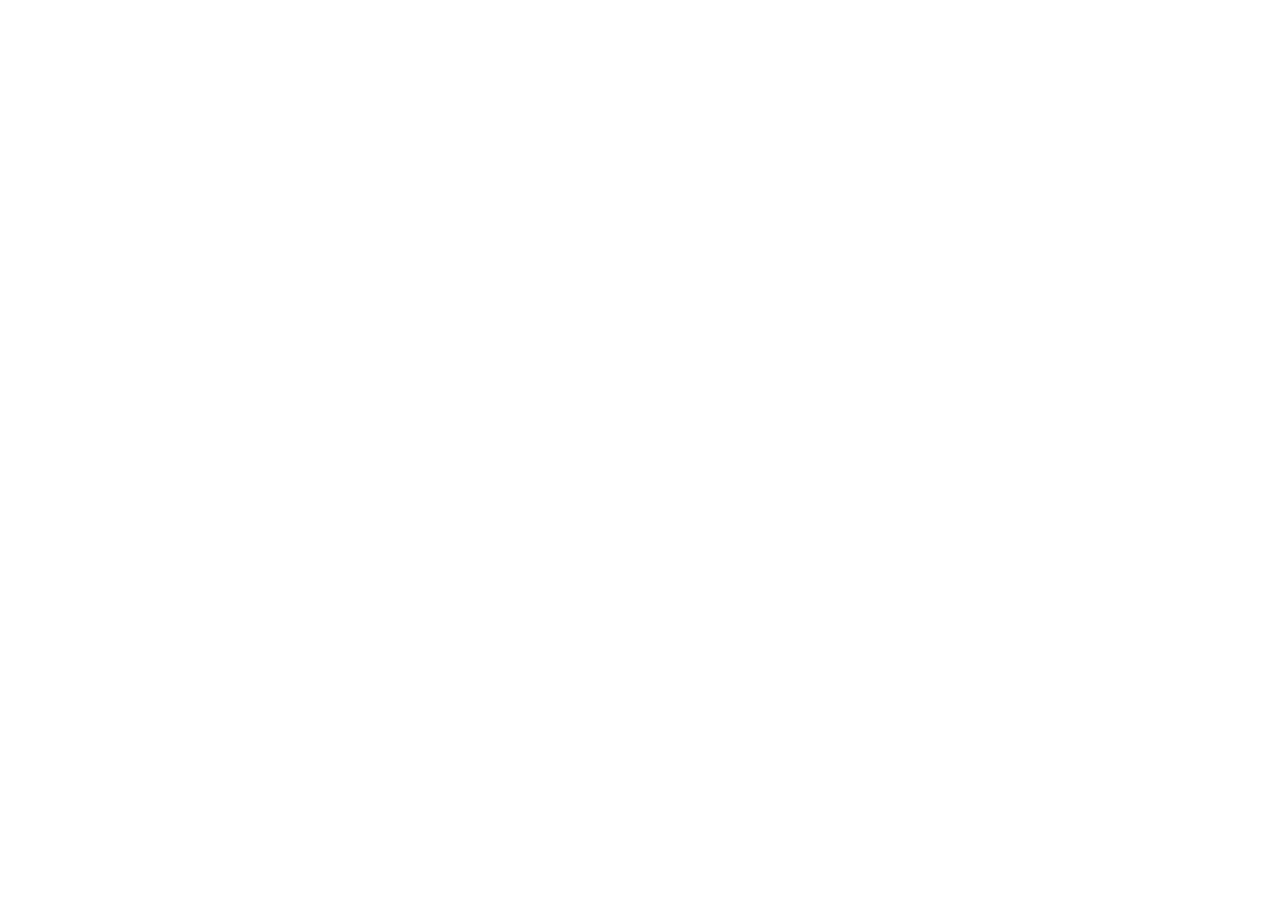
==== index.html @ 5b9c859a "Adicionando os primeiros arquivos do projeto" ====
<!DOCTYPE html>
<html lang="pt-br">
<head>
    <meta charset="UTF-8">
    <meta http-equiv="X-UA-Compatible" content="IE=edge">
    <meta name="viewport" content="width=device-width, initial-scale=1.0">
    <title>Portifólio</title>
    <link rel="preconnect" href="https://fonts.googleapis.com">
    <link rel="preconnect" href="https://fonts.gstatic.com" crossorigin>
    <link href="https://fonts.googleapis.com/css2?family=Merriweather+Sans:wght@400;500;700&display=swap" rel="stylesheet"> 
    <link rel="stylesheet" href="./assets/css/reset.css">
    <link rel="stylesheet" href="./assets/css/global.css">
    <link rel="stylesheet" href="./assets/css/style.css">
</head>
<body>
    <header>

    </header>
    <main>

    </main>
    <footer>

    </footer>
</body>
</html>
---- assets/css/global.css ----
:root {
    --body-bg-color: #22212C;
    --text-color: #837E9F;
    --bg-cards: #302F3D;
    --bg-techs: #CB92B1;

    font-family: 'Merriweather Sans', sans-serif;

    font-size: 62.5%;
}
---- assets/css/style.css ----
body {
    display: grid;
    padding: 4rem;
    grid-template-columns: 1fr auto;
    gap: 6rem;
}
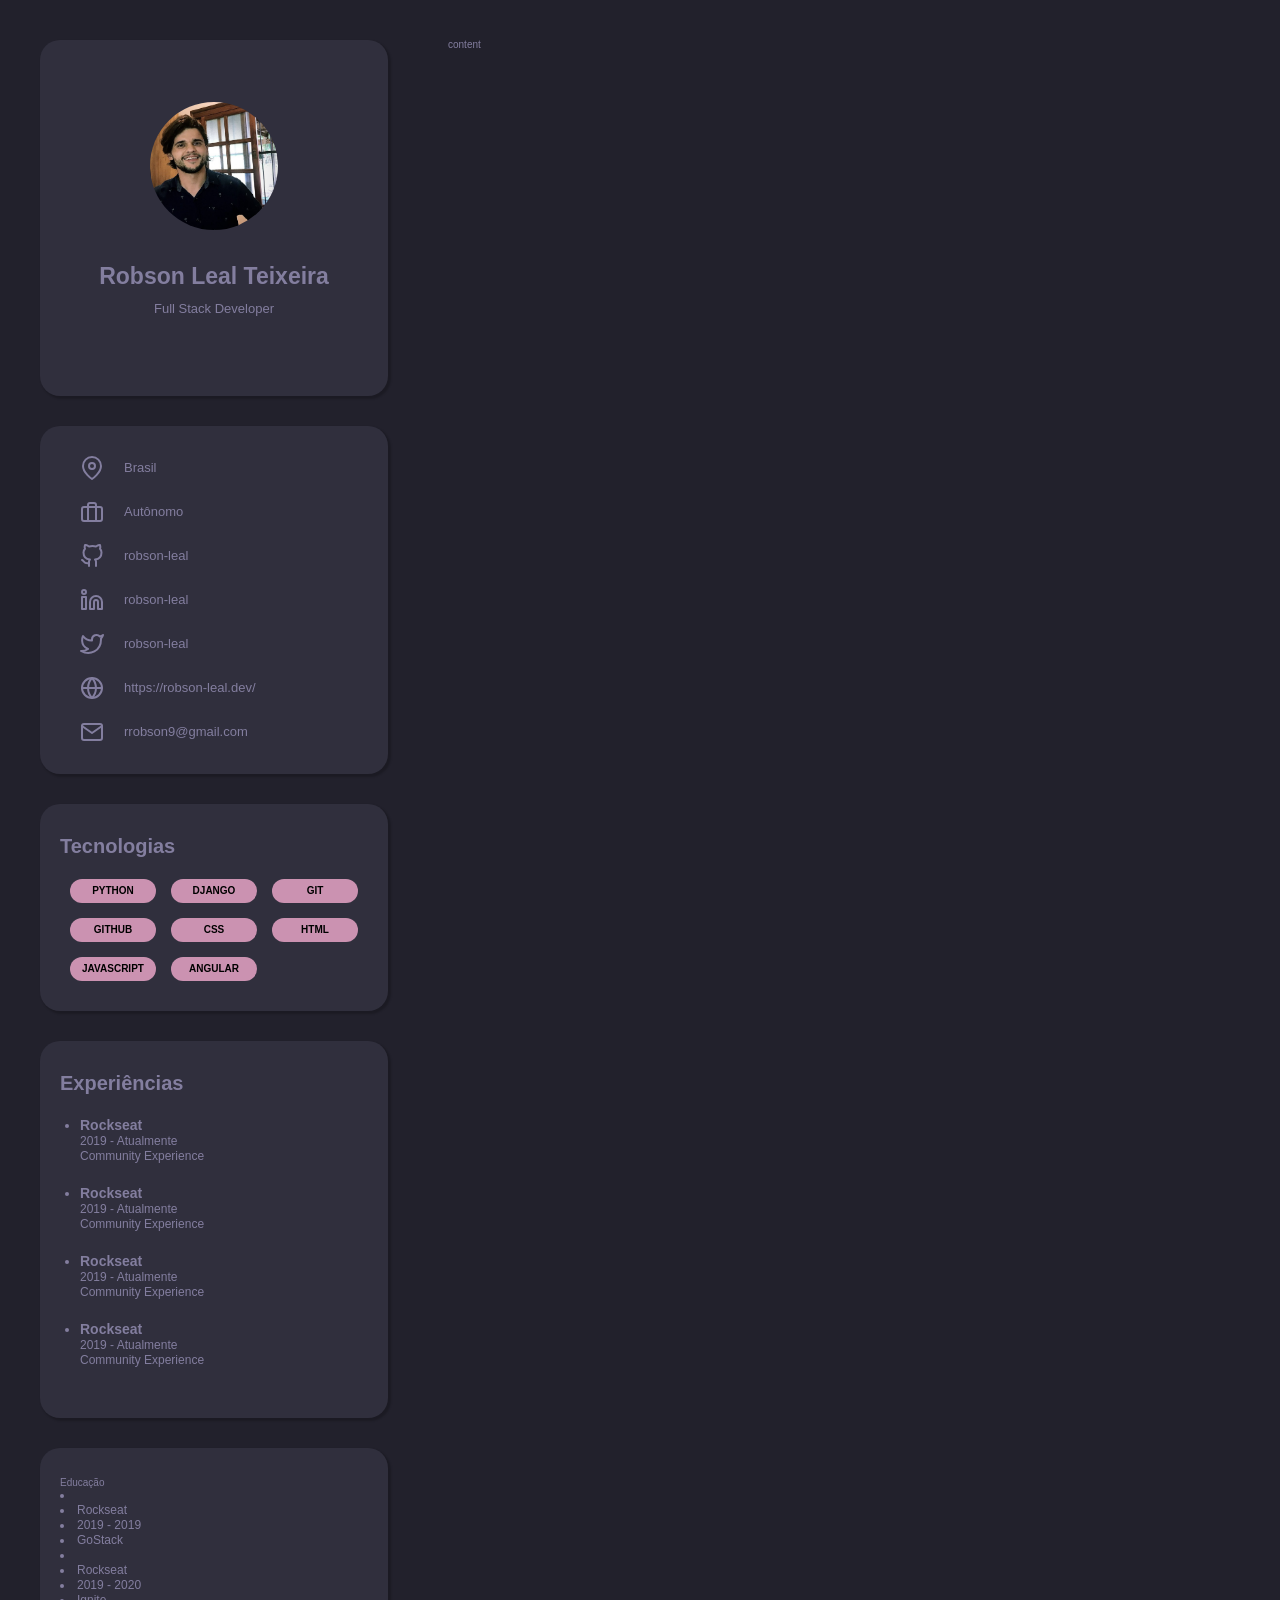
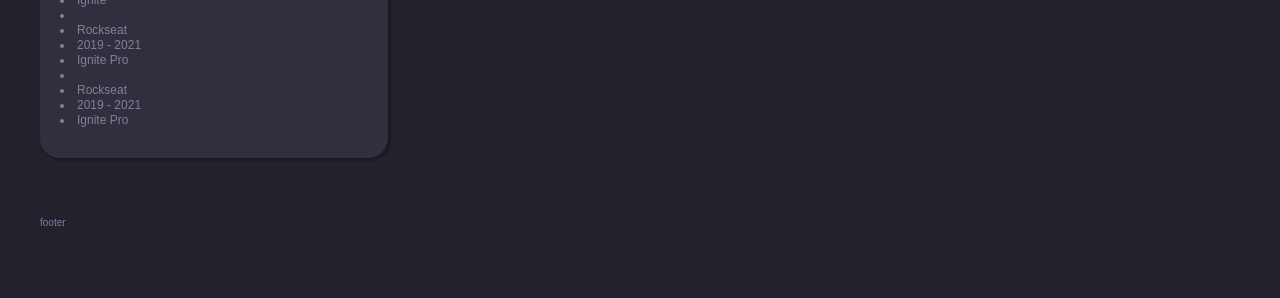
==== commit 6051181f: "Construindo, barra lateral que contém as informações pessoais" ====
--- a/index.html
+++ b/index.html
@@ -13,14 +13,90 @@
     <link rel="stylesheet" href="./assets/css/style.css">
 </head>
 <body>
-    <header>
-
+    <header class="personal-info">
+        <section class="personal-info__principal card">
+            <img src="./assets/img/perfil.jpg" alt="">
+            <h1>Robson Leal Teixeira</h1>
+            <p>Full Stack Developer</p>
+        </section>
+        <section class="personal-info__contact card">
+            <ul>
+                <li>Brasil</li>
+                <li>Autônomo</li>
+                <li>robson-leal</li>
+                <li>robson-leal</li>
+                <li>robson-leal</li>
+                <li>https://robson-leal.dev/</li>
+                <li>rrobson9@gmail.com</li>
+            </ul>
+        </section>
+        <section class="personal-info__stacks card">
+            <h2 class="card__title">Tecnologias</h2>
+            <ul>
+                <li>Python</li>
+                <li>Django</li>
+                <li>Git</li>
+                <li>Github</li>
+                <li>CSS</li>
+                <li>HTML</li>
+                <li>Javascript</li>
+                <li>Angular</li>
+            </ul>
+        </section>
+        <section class="personal-info__experiences card">
+            <h2 class="card__title">Experiências</h2>
+            <ul>
+                <ul>
+                    <li>Rockseat</li>
+                    <li>2019 - Atualmente</li>
+                    <li>Community Experience</li>
+                </ul>
+                <ul>
+                    <li>Rockseat</li>
+                    <li>2019 - Atualmente</li>
+                    <li>Community Experience</li>
+                </ul>
+                <ul>
+                    <li>Rockseat</li>
+                    <li>2019 - Atualmente</li>
+                    <li>Community Experience</li>
+                </ul>
+                <ul>
+                    <li>Rockseat</li>
+                    <li>2019 - Atualmente</li>
+                    <li>Community Experience</li>
+                </ul>
+            </ul>
+        </section>
+        <section class="personal-info__experiences card">
+            <h2>Educação</h2>
+            <li>
+                <li>Rockseat</li>
+                <li>2019 - 2019</li>
+                <li>GoStack</li>
+            </li>
+            <li>
+                <li>Rockseat</li>
+                <li>2019 - 2020</li>
+                <li>Ignite</li>
+            </li>
+            <li>
+                <li>Rockseat</li>
+                <li>2019 - 2021</li>
+                <li>Ignite Pro</li>
+            </li>
+            <li>
+                <li>Rockseat</li>
+                <li>2019 - 2021</li>
+                <li>Ignite Pro</li>
+            </li>
+        </section>
     </header>
     <main>
-
+        <p>content</p>
     </main>
     <footer>
-
+        <p>footer</p>
     </footer>
 </body>
 </html>
--- a/assets/css/global.css
+++ b/assets/css/global.css
@@ -5,6 +5,6 @@
     --bg-techs: #CB92B1;
 
     font-family: 'Merriweather Sans', sans-serif;
-
+    color: var(--text-color);
     font-size: 62.5%;
 }
--- a/assets/css/style.css
+++ b/assets/css/style.css
@@ -1,6 +1,159 @@
 body {
+    background-color: var(--body-bg-color);
+
     display: grid;
     padding: 4rem;
-    grid-template-columns: 1fr auto;
+    grid-template: "header content" auto
+                   "footer footer" 40px / 348px auto;
     gap: 6rem;
+}
+
+header {
+    grid-area: header;
+}
+
+.personal-info {
+    position: relative;
+    display: flex;
+    flex-direction: column;
+    gap: 3rem;
+}
+
+.card {
+    background-color: var(--bg-cards);
+    box-shadow: 2px 2px 2px 1px rgba(0, 0, 0, 0.2);
+    border-radius: 2rem;
+    padding: 3rem 2rem;
+}
+
+.card__title {
+    font-weight: 700;
+    font-size: 2rem;
+    line-height: 2.5rem;
+    margin-bottom: 2rem;
+}
+
+.personal-info__principal {
+    text-align: center;
+}
+
+.personal-info__principal img {
+    width: 12.8rem;
+    height: 12.8rem;
+    border-radius: 100%;
+    margin: 3.2rem auto 3rem;
+}
+
+.personal-info__principal h1 {
+    font-weight: 700;
+    font-size: 23px;
+    line-height: 29px;
+    margin-bottom: 1rem;
+}
+
+.personal-info__principal p {
+    display: inline-block;
+    font-weight: 300;
+    font-size: 1.3rem;
+    line-height: 1.6rem;
+    margin-bottom: 4.9rem;
+}
+
+.personal-info__contact {
+    padding: 3rem 4rem;
+}
+
+.personal-info__contact ul {
+    margin-left: 4.4rem;
+    font-weight: 400;
+    font-size: 1.3rem;
+    line-height: 1.6rem;
+    display: flex;
+    flex-direction: column;
+    gap: 2rem;
+}
+
+.personal-info__contact li {
+    line-height : 2.4rem;
+}
+
+.personal-info__contact li::before {
+    content: "";
+    width: 2.4rem;
+    height: 2.4rem;
+    position: absolute;
+    left: 4rem;
+}
+
+.personal-info__contact li:nth-child(1)::before {
+    background: url("../img/map-pin.svg") no-repeat center;
+}
+
+.personal-info__contact li:nth-child(2)::before {
+    background: url("../img/briefcase.svg") no-repeat center;
+}
+
+.personal-info__contact li:nth-child(3)::before {
+    background: url("../img/github.svg") no-repeat center;
+}
+
+.personal-info__contact li:nth-child(4)::before {
+    background: url("../img/linkedin.svg") no-repeat center;
+}
+
+.personal-info__contact li:nth-child(5)::before {
+    background: url("../img/twitter.svg") no-repeat center;
+}
+
+.personal-info__contact li:nth-child(6)::before {
+    background: url("../img/globe.svg") no-repeat center;
+}
+
+.personal-info__contact li:nth-child(7)::before {
+    background: url("../img/mail.svg") no-repeat center;
+}
+
+.personal-info__stacks ul {
+    margin: 0 1rem;
+    display: flex;
+    flex-wrap: wrap;
+    gap: 1.5rem;
+}
+
+.personal-info__stacks li {
+    color: #000;
+    width: 8.6rem;
+    height: 2.4rem;
+    font-weight: 700;
+    font-size: 1rem;
+    line-height: 2.4rem;
+    text-align: center;
+    background-color: var(--bg-techs);
+    border-radius: 2rem;
+    text-transform: uppercase;
+}
+
+.personal-info__experiences ul ul {
+    margin: 0 2rem 2rem;
+}
+
+.personal-info__experiences li {
+    font-weight: 400;
+    font-size: 1.2rem;
+    line-height: 1.5rem;
+}
+
+.personal-info__experiences ul li:first-child {
+    list-style: disc;
+    font-weight: 700;
+    font-size: 1.4rem;
+    line-height: 1.8rem;
+}
+
+main {
+    grid-area: content;
+}
+
+footer {
+    grid-area: footer;
 }
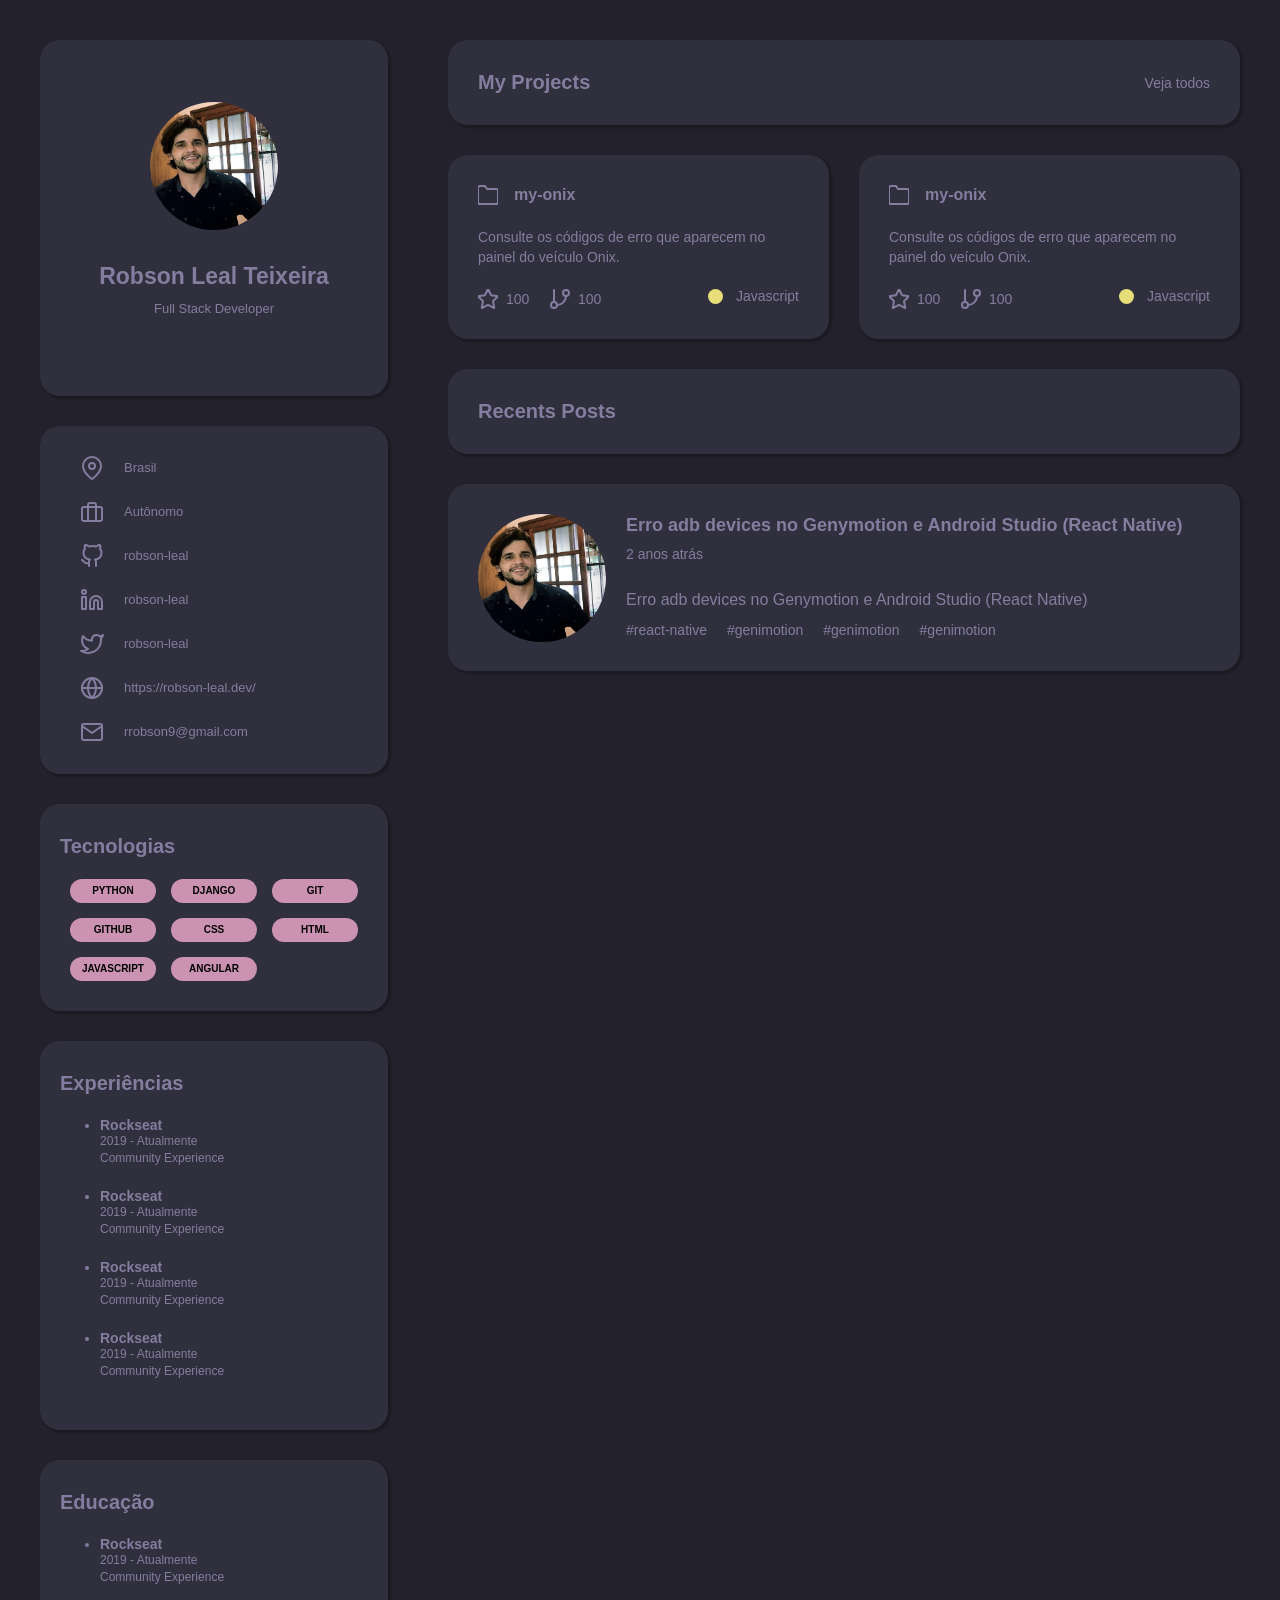
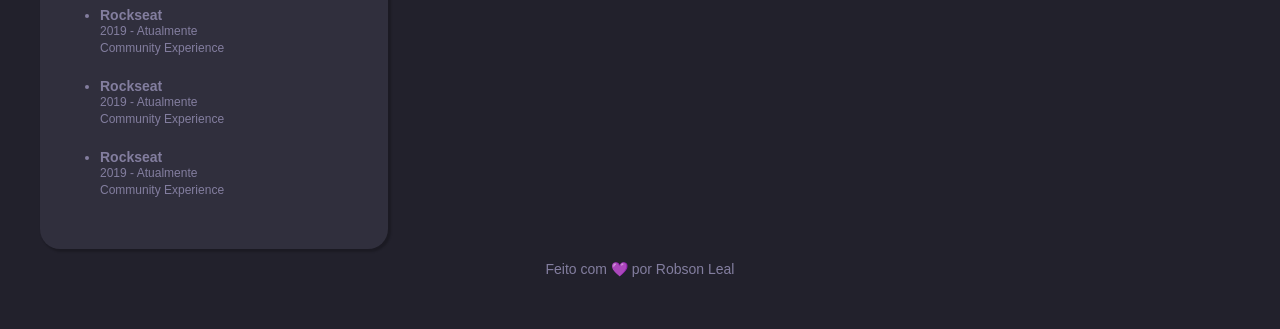
==== commit d3d9ed51: "Terminando a construção do projeto" ====
--- a/index.html
+++ b/index.html
@@ -10,93 +10,146 @@
     <link href="https://fonts.googleapis.com/css2?family=Merriweather+Sans:wght@400;500;700&display=swap" rel="stylesheet"> 
     <link rel="stylesheet" href="./assets/css/reset.css">
     <link rel="stylesheet" href="./assets/css/global.css">
-    <link rel="stylesheet" href="./assets/css/style.css">
+    <link rel="stylesheet" href="./assets/css/header.css">
+    <link rel="stylesheet" href="./assets/css/content.css">
+    <link rel="stylesheet" href="./assets/css/footer.css">
 </head>
 <body>
-    <header class="personal-info">
-        <section class="personal-info__principal card">
-            <img src="./assets/img/perfil.jpg" alt="">
-            <h1>Robson Leal Teixeira</h1>
-            <p>Full Stack Developer</p>
+    <header class="bio">
+        <section class="bio__main card">
+            <img class="bio__img" src="./assets/img/perfil.jpg" alt="Imagem do perfil do usuário">
+            <h1 class="bio__title--principal">Robson Leal Teixeira</h1>
+            <p class="bio__subtitle">Full Stack Developer</p>
         </section>
-        <section class="personal-info__contact card">
-            <ul>
-                <li>Brasil</li>
-                <li>Autônomo</li>
-                <li>robson-leal</li>
-                <li>robson-leal</li>
-                <li>robson-leal</li>
-                <li>https://robson-leal.dev/</li>
-                <li>rrobson9@gmail.com</li>
+
+        <section class="bio__info card card--info">
+            <ul class="bio__list">
+                <li class="bio__item">Brasil</li>
+                <li class="bio__item">Autônomo</li>
+                <li class="bio__item">robson-leal</li>
+                <li class="bio__item">robson-leal</li>
+                <li class="bio__item">robson-leal</li>
+                <li class="bio__item">https://robson-leal.dev/</li>
+                <li class="bio__item">rrobson9@gmail.com</li>
             </ul>
         </section>
-        <section class="personal-info__stacks card">
-            <h2 class="card__title">Tecnologias</h2>
-            <ul>
-                <li>Python</li>
-                <li>Django</li>
-                <li>Git</li>
-                <li>Github</li>
-                <li>CSS</li>
-                <li>HTML</li>
-                <li>Javascript</li>
-                <li>Angular</li>
+
+        <section class="bio__stacks card card--list">
+            <h2 class="card__title bio__title">Tecnologias</h2>
+            <ul class="bio__list--stacks">
+                <li class="bio__item--stacks">Python</li>
+                <li class="bio__item--stacks">Django</li>
+                <li class="bio__item--stacks">Git</li>
+                <li class="bio__item--stacks">Github</li>
+                <li class="bio__item--stacks">CSS</li>
+                <li class="bio__item--stacks">HTML</li>
+                <li class="bio__item--stacks">Javascript</li>
+                <li class="bio__item--stacks">Angular</li>
             </ul>
         </section>
-        <section class="personal-info__experiences card">
-            <h2 class="card__title">Experiências</h2>
+        <section class="bio__experiences card card--list">
+            <h2 class="card__title bio__title">Experiências</h2>
             <ul>
-                <ul>
-                    <li>Rockseat</li>
-                    <li>2019 - Atualmente</li>
-                    <li>Community Experience</li>
+                <ul class="bio__list--generic">
+                    <li class="bio__item--generic">Rockseat</li>
+                    <li class="bio__item--generic">2019 - Atualmente</li>
+                    <li class="bio__item--generic">Community Experience</li>
                 </ul>
-                <ul>
-                    <li>Rockseat</li>
-                    <li>2019 - Atualmente</li>
-                    <li>Community Experience</li>
+                <ul class="bio__list--generic">
+                    <li class="bio__item--generic">Rockseat</li>
+                    <li class="bio__item--generic">2019 - Atualmente</li>
+                    <li class="bio__item--generic">Community Experience</li>
                 </ul>
-                <ul>
-                    <li>Rockseat</li>
-                    <li>2019 - Atualmente</li>
-                    <li>Community Experience</li>
+                <ul class="bio__list--generic">
+                    <li class="bio__item--generic">Rockseat</li>
+                    <li class="bio__item--generic">2019 - Atualmente</li>
+                    <li class="bio__item--generic">Community Experience</li>
                 </ul>
-                <ul>
-                    <li>Rockseat</li>
-                    <li>2019 - Atualmente</li>
-                    <li>Community Experience</li>
+                <ul class="bio__list--generic">
+                    <li class="bio__item--generic">Rockseat</li>
+                    <li class="bio__item--generic">2019 - Atualmente</li>
+                    <li class="bio__item--generic">Community Experience</li>
                 </ul>
             </ul>
         </section>
-        <section class="personal-info__experiences card">
-            <h2>Educação</h2>
-            <li>
-                <li>Rockseat</li>
-                <li>2019 - 2019</li>
-                <li>GoStack</li>
-            </li>
-            <li>
-                <li>Rockseat</li>
-                <li>2019 - 2020</li>
-                <li>Ignite</li>
-            </li>
-            <li>
-                <li>Rockseat</li>
-                <li>2019 - 2021</li>
-                <li>Ignite Pro</li>
-            </li>
-            <li>
-                <li>Rockseat</li>
-                <li>2019 - 2021</li>
-                <li>Ignite Pro</li>
-            </li>
+        <section class="personal-info__education card card--list">
+            <h2 class="card__title bio__title">Educação</h2>
+            <ul>
+                <ul class="bio__list--generic">
+                    <li class="bio__item--generic">Rockseat</li>
+                    <li class="bio__item--generic">2019 - Atualmente</li>
+                    <li class="bio__item--generic">Community Experience</li>
+                </ul>
+                <ul class="bio__list--generic">
+                    <li class="bio__item--generic">Rockseat</li>
+                    <li class="bio__item--generic">2019 - Atualmente</li>
+                    <li class="bio__item--generic">Community Experience</li>
+                </ul>
+                <ul class="bio__list--generic">
+                    <li class="bio__item--generic">Rockseat</li>
+                    <li class="bio__item--generic">2019 - Atualmente</li>
+                    <li class="bio__item--generic">Community Experience</li>
+                </ul>
+                <ul class="bio__list--generic">
+                    <li class="bio__item--generic">Rockseat</li>
+                    <li class="bio__item--generic">2019 - Atualmente</li>
+                    <li class="bio__item--generic">Community Experience</li>
+                </ul>
+            </ul>
         </section>
     </header>
-    <main>
-        <p>content</p>
+
+    <main class="content">
+        <section class="projects card">
+            <h2 class="card__title">My Projects</h2>
+            <a class="card__link" href="#">Veja todos</a>
+        </section>
+
+        <section class="projects__list">
+            <article class="projects__card card">
+                <h3 class="projects__title">my-onix</h3>
+                <p class="projects__text">Consulte os códigos de erro que aparecem no painel do veículo Onix.
+                </p>
+                <div class="projects__info">
+                    <p class="projects__stars">100</p>
+                    <p class="projects__forks">100</p>
+                    <p class="projects__language">Javascript</p>
+                </div>
+            </article>
+            <article class="projects__card card">
+                <h3 class="projects__title">my-onix</h3>
+                <p class="projects__text">Consulte os códigos de erro que aparecem no painel do veículo Onix.
+                </p>
+                <div class="projects__info">
+                    <p class="projects__stars">100</p>
+                    <p class="projects__forks">100</p>
+                    <p class="projects__language">Javascript</p>
+                </div>
+            </article>
+        </section>
+
+        <section class="posts card">
+            <h2 class="card__title">Recents Posts</h2>
+        </section>
+
+        <section class="post_lists">
+            <article class="post__card card">
+                <div class="post__author-img"></div>
+                <h3 class="post__title">Erro adb devices no Genymotion e Android Studio (React Native)</h3>
+                <p class="post__date">2 anos atrás</p>
+                <p class="post__brief">Erro adb devices no Genymotion e Android Studio (React Native)</p>
+                <ul class="post__tags">
+                    <li class="post__item">react-native</li>
+                    <li class="post__item">genimotion</li>
+                    <li class="post__item">genimotion</li>
+                    <li class="post__item">genimotion</li>
+                </ul>
+            </article>
+        </section>
     </main>
-    <footer>
-        <p>footer</p>
+
+    <footer class="footer">
+        <p class="footer__text">Feito com 💜 por Robson Leal</p>
     </footer>
 </body>
 </html>
--- a/assets/css/global.css
+++ b/assets/css/global.css
@@ -7,4 +7,14 @@
     font-family: 'Merriweather Sans', sans-serif;
     color: var(--text-color);
     font-size: 62.5%;
+}
+
+body {
+    background-color: var(--body-bg-color);
+
+    display: grid;
+    padding: 4rem;
+    grid-template: "header content" auto
+                   "footer footer" 4rem / 34.8rem auto;
+    column-gap: 6rem;
 }
--- a/assets/css/header.css
+++ b/assets/css/header.css
@@ -0,0 +1,157 @@
+.card {
+    background-color: var(--bg-cards);
+    box-shadow: 2px 2px 2px 1px rgba(0, 0, 0, 0.2);
+    border-radius: 2rem;
+    padding: 3rem;
+}
+
+.card__title {
+    font-weight: 700;
+    font-size: 2rem;
+    line-height: 2.5rem;
+}
+
+.card--info {
+    padding: 3rem 4rem;
+}
+
+.card--list {
+    padding: 3rem 2rem;
+}
+
+.card__link {
+    font-weight: 400;
+    font-size: 1.4rem;
+    line-height: 1.8rem;
+}
+
+.bio {
+    grid-area: header;
+    position: relative;
+    display: flex;
+    flex-direction: column;
+    gap: 3rem;
+}
+
+.bio__main {
+    text-align: center;
+}
+
+.bio__img {
+    width: 12.8rem;
+    height: 12.8rem;
+    border-radius: 100%;
+    margin: 3.2rem auto 3rem;
+}
+
+.bio__title {
+    margin-bottom: 2rem;
+}
+
+.bio__title--principal {
+    font-weight: 700;
+    font-size: 2.3rem;
+    line-height: 2.9rem;
+    margin-bottom: 1rem;
+}
+
+.bio__subtitle {
+    display: inline-block;
+    font-weight: 300;
+    font-size: 1.3rem;
+    line-height: 1.6rem;
+    margin-bottom: 4.9rem;
+}
+
+.bio__list {
+    margin-left: 4.4rem;
+    font-weight: 400;
+    font-size: 1.3rem;
+    line-height: 1.6rem;
+    display: flex;
+    flex-direction: column;
+    gap: 2rem;
+}
+
+.bio__list--stacks {
+    margin: 0 1rem;
+    display: flex;
+    flex-wrap: wrap;
+    gap: 1.5rem;
+}
+
+.bio__list--generic {
+    margin: 0 2rem 2rem;
+}
+
+.bio__item {
+    line-height : 2.4rem;
+}
+
+.bio__item::before {
+    content: "";
+    width: 2.4rem;
+    height: 2.4rem;
+    position: absolute;
+    left: 4rem;
+}
+
+.bio__item:nth-child(1)::before {
+    background: url("../img/map-pin.svg") no-repeat center;
+}
+
+.bio__item:nth-child(2)::before {
+    background: url("../img/briefcase.svg") no-repeat center;
+}
+
+.bio__item:nth-child(3)::before {
+    background: url("../img/github.svg") no-repeat center;
+}
+
+.bio__item:nth-child(4)::before {
+    background: url("../img/linkedin.svg") no-repeat center;
+}
+
+.bio__item:nth-child(5)::before {
+    background: url("../img/twitter.svg") no-repeat center;
+}
+
+.bio__item:nth-child(6)::before {
+    background: url("../img/globe.svg") no-repeat center;
+}
+
+.bio__item:nth-child(7)::before {
+    background: url("../img/mail.svg") no-repeat center;
+}
+
+.bio__item--stacks {
+    color: #000;
+    width: 8.6rem;
+    height: 2.4rem;
+    font-weight: 700;
+    font-size: 1rem;
+    line-height: 2.4rem;
+    text-align: center;
+    background-color: var(--bg-techs);
+    border-radius: 2rem;
+    text-transform: uppercase;
+}
+
+.bio__item--generic {
+    font-weight: 300;
+    font-size: 1.2rem;
+    line-height: 1.5rem;
+    margin: 0 2rem;
+}
+
+.bio__item--generic:first-child {
+    list-style: disc;
+    font-weight: 700;
+    font-size: 1.4rem;
+    line-height: 1.8rem;
+}
+
+.bio__item--generic:last-child {
+    font-weight: 400;
+    line-height: 1.8rem;
+}
--- a/assets/css/content.css
+++ b/assets/css/content.css
@@ -0,0 +1,145 @@
+.content {
+    grid-area: content;
+    display: flex;
+    flex-direction: column;
+    gap: 3rem;
+}
+
+.projects {
+    display: flex;
+    justify-content: space-between;
+    align-items: center;
+}
+
+.projects__list {
+    display: flex;
+    flex-wrap: wrap;
+    justify-content: space-between;
+    gap: 3rem;
+}
+
+.projects__card {
+    box-sizing: border-box;
+    width: calc(50% - 1.5rem);
+}
+
+.projects__title {
+    position: relative;
+    margin-left: 3.6rem;
+    font-weight: 700;
+    font-size: 1.6rem;
+    line-height: 2rem;
+}
+
+.projects__title::before {
+    content: "";
+    width: 2rem;
+    height: 2rem;
+    position: absolute;
+    left: -3.6rem;
+    background: url("../img/folder.svg") no-repeat center;
+}
+
+.projects__text {
+    margin: 2.2rem 0;
+    font-weight: 400;
+    font-size: 1.4rem;
+    line-height: 2rem;
+}
+
+.projects__info {
+    display: grid;
+    grid-template-columns: 7.2rem 7.2rem auto;
+    font-weight: 400;
+    font-size: 1.4rem;
+    line-height: 2rem;
+}
+
+.projects__stars {
+    position: relative;
+    margin-left: 2.8rem;
+}
+
+.projects__stars::before {
+    content: "";
+    width: 2rem;
+    height: 2rem;
+    position: absolute;
+    left: -2.8rem;
+    background: url("../img/star.svg") no-repeat center;
+}
+
+.projects__forks {
+    position: relative;
+    margin-left: 2.8rem;
+}
+
+.projects__forks::before {
+    content: "";
+    width: 2rem;
+    height: 2rem;
+    position: absolute;
+    left: -2.8rem;
+    background: url("../img/git-branch.svg") no-repeat center;
+}
+
+.projects__language {
+    position: relative;
+    justify-self: self-end;
+    line-height: 1.5rem;
+}
+
+.projects__language::before {
+    content: "";
+    width: 1.5rem;
+    height: 1.5rem;
+    background-color: #E7DE79;
+    border-radius: 100%;
+    position: absolute;
+    left: -2.8rem;
+}
+
+.post__card {
+    display: grid;
+    grid-template-columns: 12.8rem auto;
+    grid-template-rows: 3rem 4.6rem 3rem 2.1rem;
+    column-gap: 2rem;
+}
+
+.post__author-img {
+    grid-row: 1 / span 4;
+    background: url('../img/perfil.jpg') no-repeat center / contain;
+    width: 12.8rem;
+    height: 12.8rem;
+    border-radius: 100%;
+}
+
+.post__title {
+    font-weight: 700;
+    font-size: 1.8rem;
+    line-height: 2.3rem;
+}
+
+.post__date {
+    font-weight: 400;
+    font-size: 1.4rem;
+    line-height: 2rem;
+}
+
+.post__brief {
+    font-weight: 400;
+    font-size: 1.6rem;
+    line-height: 2rem;
+}
+
+.post__tags {
+    display: flex;
+    gap: 2rem;
+    font-weight: 400;
+    font-size: 1.4rem;
+    line-height: 2rem;
+}
+
+.post__item::before {
+    content: "#";
+}
--- a/assets/css/footer.css
+++ b/assets/css/footer.css
@@ -0,0 +1,10 @@
+.footer {
+    grid-area: footer;
+}
+
+.footer__text {
+    font-weight: 400;
+    font-size: 1.4rem;
+    line-height: 4rem;
+    text-align: center;
+}
